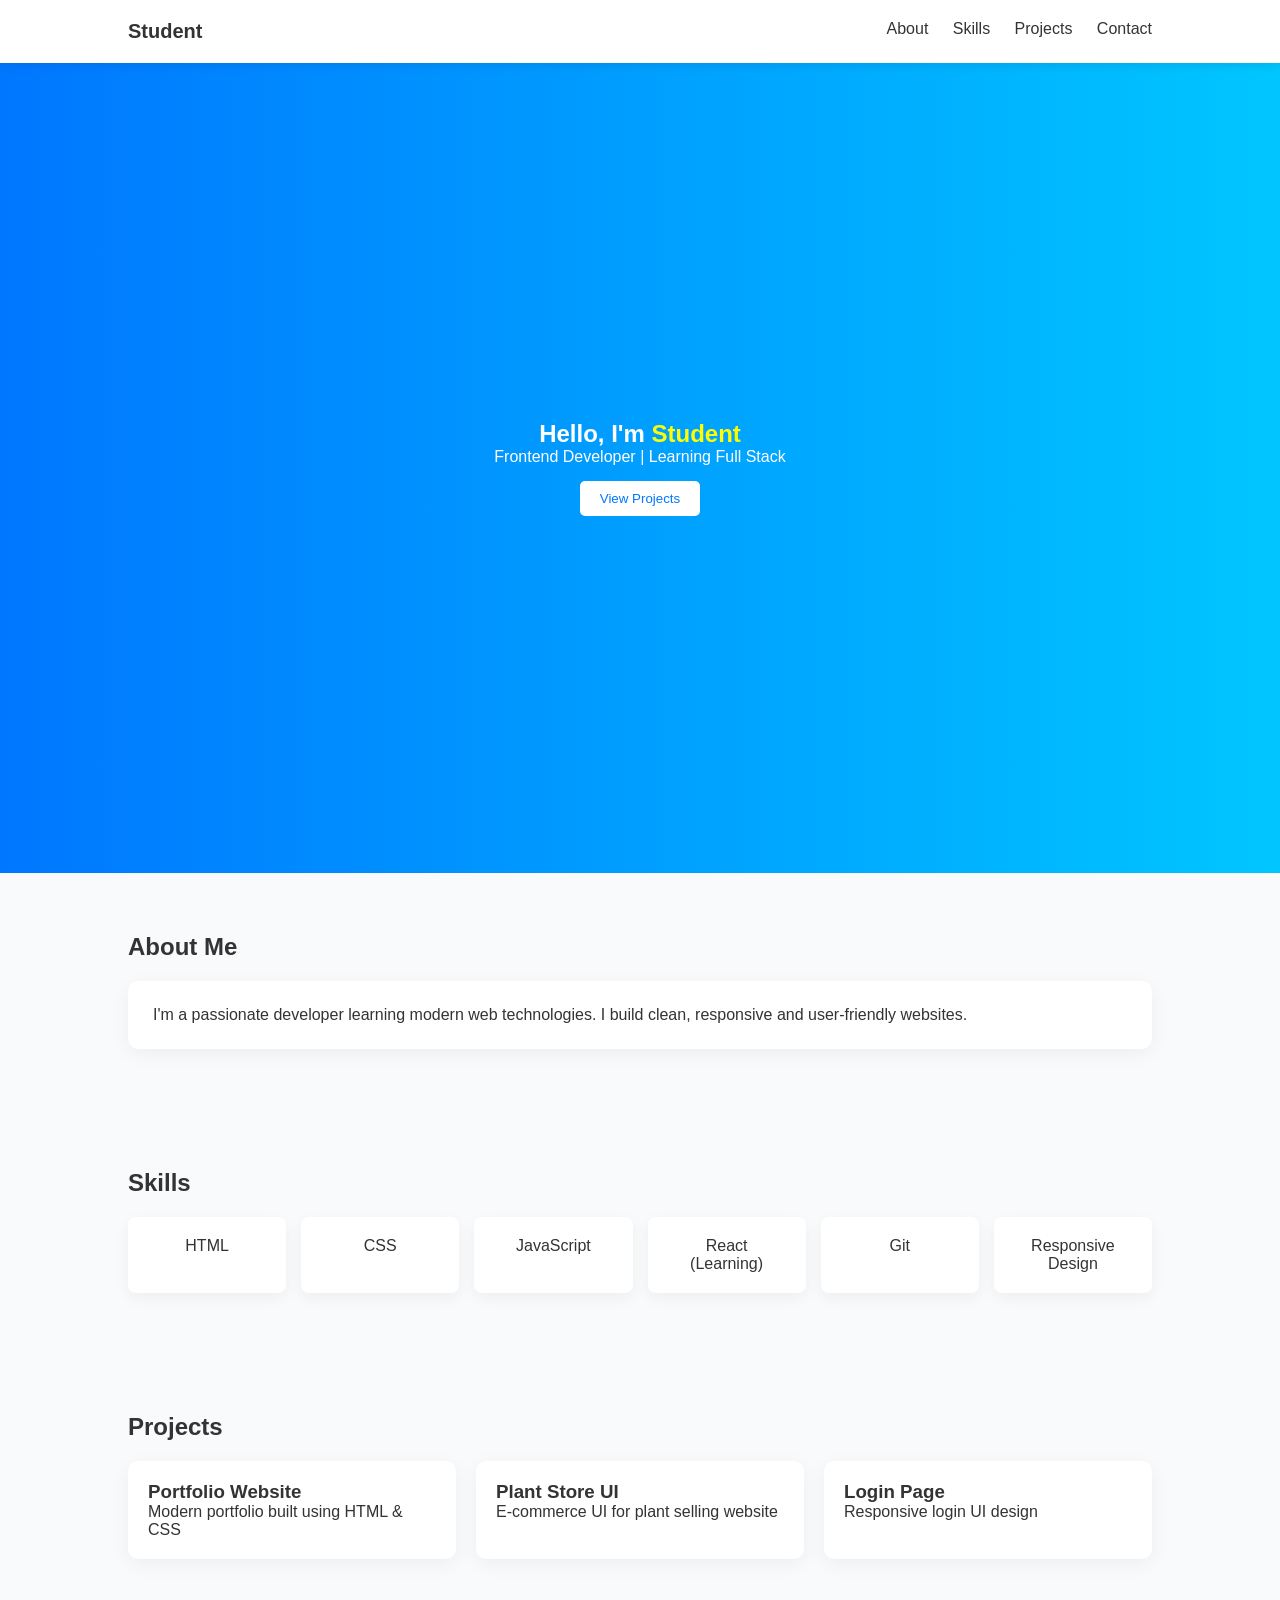
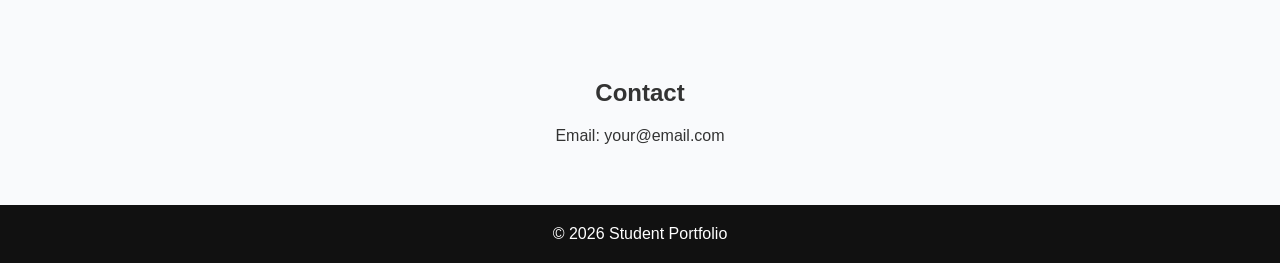
==== Portfolio/index.html @ 1f17e277 "Portfolio" ====
<!DOCTYPE html>
<html lang="en">
<head>
<meta charset="UTF-8">
<meta name="viewport" content="width=device-width, initial-scale=1.0">
<title>My Portfolio</title>
<link rel="stylesheet" href="style.css">
</head>
<body>

<!-- Navbar -->
<header>
    <div class="logo">Student</div>
    <nav>
        <a href="#about">About</a>
        <a href="#skills">Skills</a>
        <a href="#projects">Projects</a>
        <a href="#contact">Contact</a>
    </nav>
</header>

<!-- Hero -->
<section class="hero">
    <div class="hero-content">
        <h1>Hello, I'm <span>Student</span></h1>
        <p>Frontend Developer | Learning Full Stack</p>
        <button>View Projects</button>
    </div>
</section>

<!-- About -->
<section id="about" class="about">
    <h2>About Me</h2>
    <div class="about-card">
        <p>
            I'm a passionate developer learning modern web technologies.
            I build clean, responsive and user-friendly websites.
        </p>
    </div>
</section>

<!-- Skills -->
<section id="skills" class="skills">
    <h2>Skills</h2>
    <div class="skills-grid">
        <div class="skill">HTML</div>
        <div class="skill">CSS</div>
        <div class="skill">JavaScript</div>
        <div class="skill">React (Learning)</div>
        <div class="skill">Git</div>
        <div class="skill">Responsive Design</div>
    </div>
</section>

<!-- Projects -->
<section id="projects" class="projects">
    <h2>Projects</h2>
    <div class="project-grid">

        <div class="project-card">
            <h3>Portfolio Website</h3>
            <p>Modern portfolio built using HTML & CSS</p>
        </div>

        <div class="project-card">
            <h3>Plant Store UI</h3>
            <p>E-commerce UI for plant selling website</p>
        </div>

        <div class="project-card">
            <h3>Login Page</h3>
            <p>Responsive login UI design</p>
        </div>

    </div>
</section>

<!-- Contact -->
<section id="contact" class="contact">
    <h2>Contact</h2>
    <p>Email: your@email.com</p>
</section>

<!-- Footer -->
<footer>
    <p>© 2026 Student Portfolio</p>
</footer>

</body>
</html>
---- Portfolio/style.css ----
* {
    margin: 0;
    padding: 0;
    box-sizing: border-box;
    font-family: Arial, sans-serif;
}

body {
    background: #f9fafc;
    color: #333;
}

/* Navbar */
header {
    display: flex;
    justify-content: space-between;
    padding: 20px 10%;
    background: white;
    box-shadow: 0 2px 10px rgba(0,0,0,0.1);
    position: sticky;
    top: 0;
}

.logo {
    font-weight: bold;
    font-size: 20px;
}

nav a {
    margin-left: 20px;
    text-decoration: none;
    color: #333;
    transition: .3s;
}

nav a:hover {
    color: #0077ff;
}

/* Hero */
.hero {
    height: 90vh;
    display: flex;
    align-items: center;
    justify-content: center;
    background: linear-gradient(to right, #0077ff, #00c6ff);
    color: white;
    text-align: center;
}

.hero span {
    color: yellow;
}

.hero button {
    margin-top: 15px;
    padding: 10px 20px;
    border: none;
    background: white;
    color: #0077ff;
    cursor: pointer;
    border-radius: 5px;
}

/* Sections */
section {
    padding: 60px 10%;
}

h2 {
    margin-bottom: 20px;
}

/* About */
.about-card {
    background: white;
    padding: 25px;
    border-radius: 10px;
    box-shadow: 0 5px 20px rgba(0,0,0,0.05);
}

/* Skills */
.skills-grid {
    display: grid;
    grid-template-columns: repeat(auto-fit, minmax(150px,1fr));
    gap: 15px;
}

.skill {
    background: white;
    padding: 20px;
    text-align: center;
    border-radius: 8px;
    box-shadow: 0 5px 15px rgba(0,0,0,0.05);
}

/* Projects */
.project-grid {
    display: grid;
    grid-template-columns: repeat(auto-fit, minmax(250px,1fr));
    gap: 20px;
}

.project-card {
    background: white;
    padding: 20px;
    border-radius: 10px;
    box-shadow: 0 5px 20px rgba(0,0,0,0.05);
}

.project-card:hover {
    transform: translateY(-5px);
}

/* Contact */
.contact {
    text-align: center;
}

/* Footer */
footer {
    background: #111;
    color: white;
    text-align: center;
    padding: 20px;
}
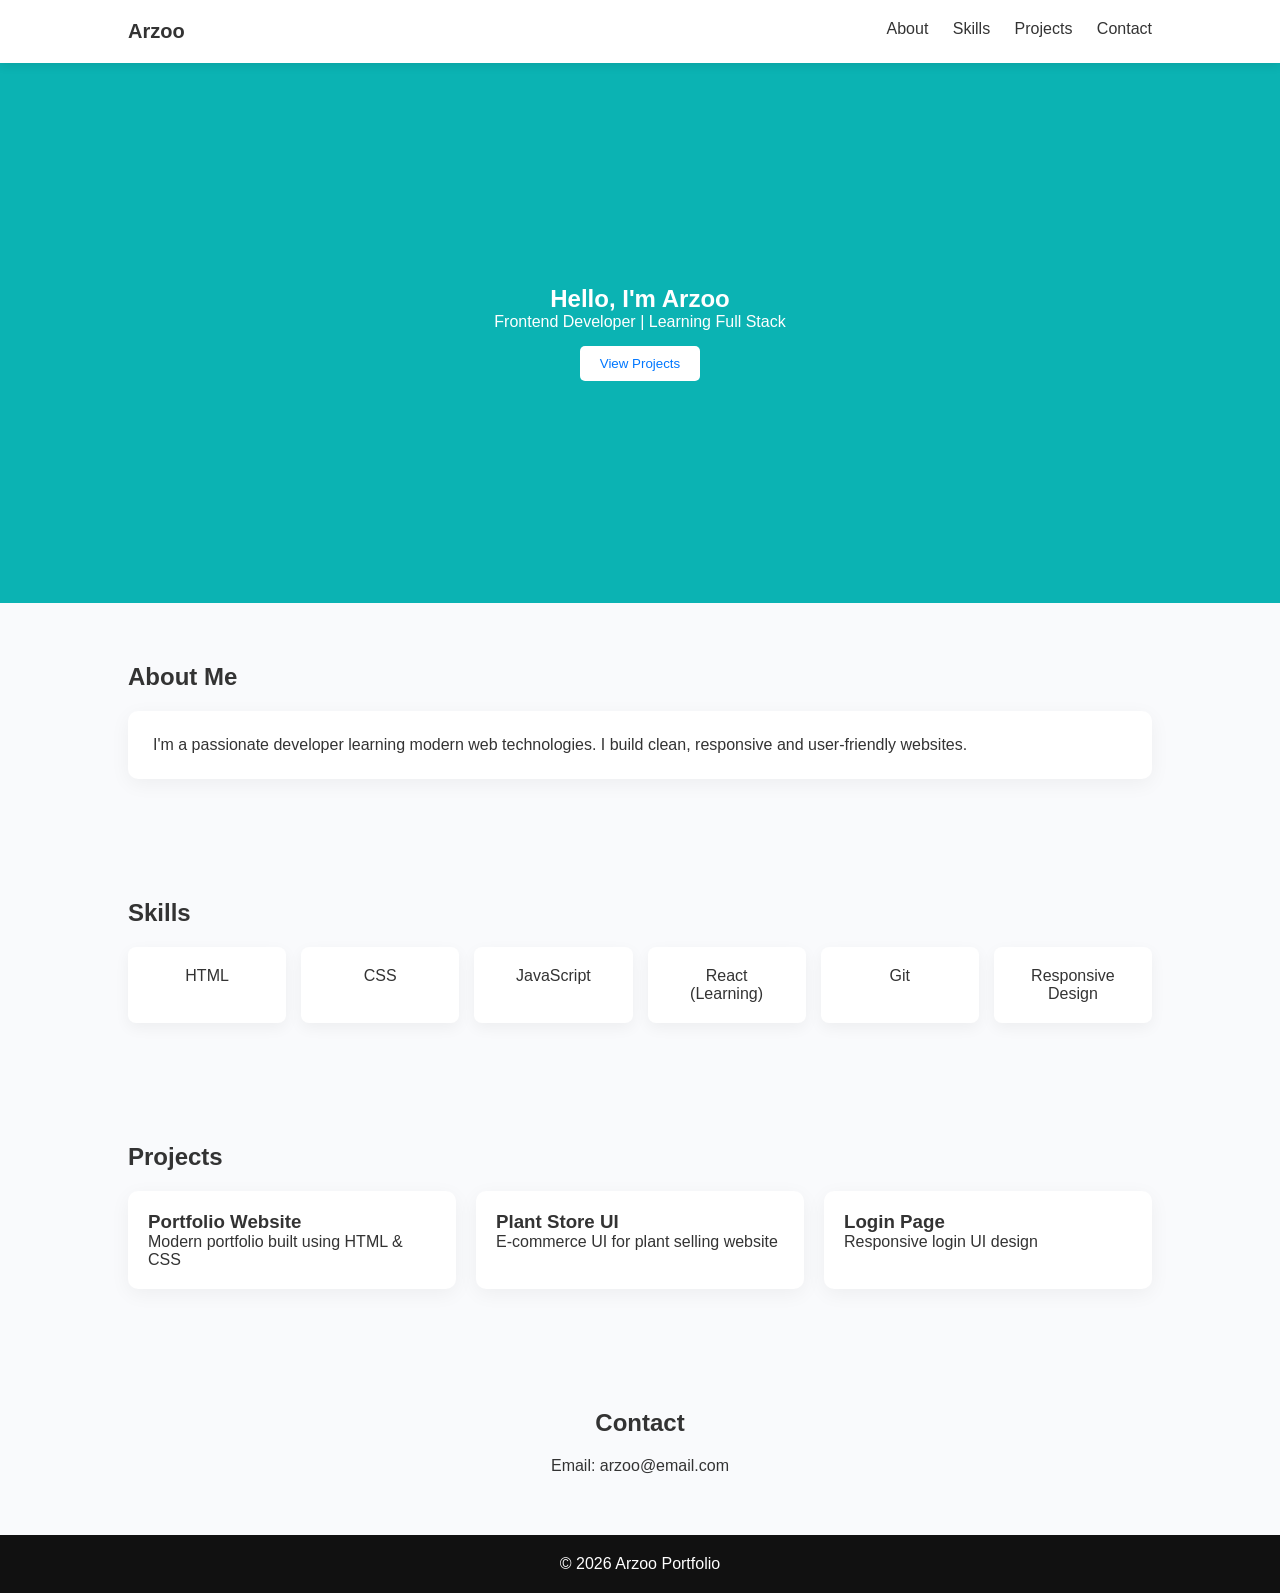
==== commit db08f185: "Changes Made" ====
--- a/Portfolio/index.html
+++ b/Portfolio/index.html
@@ -8,9 +8,9 @@
 </head>
 <body>
 
-<!-- Navbar -->
+
 <header>
-    <div class="logo">Student</div>
+    <div class="logo">Arzoo</div>
     <nav>
         <a href="#about">About</a>
         <a href="#skills">Skills</a>
@@ -19,16 +19,15 @@
     </nav>
 </header>
 
-<!-- Hero -->
 <section class="hero">
     <div class="hero-content">
-        <h1>Hello, I'm <span>Student</span></h1>
+        <h1>Hello, I'm Arzoo</h1>
         <p>Frontend Developer | Learning Full Stack</p>
         <button>View Projects</button>
     </div>
 </section>
 
-<!-- About -->
+
 <section id="about" class="about">
     <h2>About Me</h2>
     <div class="about-card">
@@ -39,7 +38,7 @@
     </div>
 </section>
 
-<!-- Skills -->
+
 <section id="skills" class="skills">
     <h2>Skills</h2>
     <div class="skills-grid">
@@ -52,7 +51,7 @@
     </div>
 </section>
 
-<!-- Projects -->
+
 <section id="projects" class="projects">
     <h2>Projects</h2>
     <div class="project-grid">
@@ -75,15 +74,15 @@
     </div>
 </section>
 
-<!-- Contact -->
+
 <section id="contact" class="contact">
     <h2>Contact</h2>
-    <p>Email: your@email.com</p>
+    <p>Email: arzoo@email.com</p>
 </section>
 
-<!-- Footer -->
+
 <footer>
-    <p>© 2026 Student Portfolio</p>
+    <p>© 2026 Arzoo Portfolio</p>
 </footer>
 
 </body>
--- a/Portfolio/style.css
+++ b/Portfolio/style.css
@@ -10,7 +10,7 @@
     color: #333;
 }
 
-/* Navbar */
+
 header {
     display: flex;
     justify-content: space-between;
@@ -30,28 +30,23 @@
     margin-left: 20px;
     text-decoration: none;
     color: #333;
-    transition: .3s;
+   
 }
 
 nav a:hover {
     color: #0077ff;
 }
 
-/* Hero */
+
 .hero {
-    height: 90vh;
+    height: 60vh;
     display: flex;
     align-items: center;
     justify-content: center;
-    background: linear-gradient(to right, #0077ff, #00c6ff);
+  background-color: rgb(11, 179, 179);
     color: white;
     text-align: center;
 }
-
-.hero span {
-    color: yellow;
-}
-
 .hero button {
     margin-top: 15px;
     padding: 10px 20px;
@@ -62,7 +57,7 @@
     border-radius: 5px;
 }
 
-/* Sections */
+
 section {
     padding: 60px 10%;
 }
@@ -71,7 +66,7 @@
     margin-bottom: 20px;
 }
 
-/* About */
+
 .about-card {
     background: white;
     padding: 25px;
@@ -79,7 +74,6 @@
     box-shadow: 0 5px 20px rgba(0,0,0,0.05);
 }
 
-/* Skills */
 .skills-grid {
     display: grid;
     grid-template-columns: repeat(auto-fit, minmax(150px,1fr));
@@ -94,7 +88,7 @@
     box-shadow: 0 5px 15px rgba(0,0,0,0.05);
 }
 
-/* Projects */
+
 .project-grid {
     display: grid;
     grid-template-columns: repeat(auto-fit, minmax(250px,1fr));
@@ -108,16 +102,14 @@
     box-shadow: 0 5px 20px rgba(0,0,0,0.05);
 }
 
-.project-card:hover {
-    transform: translateY(-5px);
-}
 
-/* Contact */
+
+
 .contact {
     text-align: center;
 }
 
-/* Footer */
+
 footer {
     background: #111;
     color: white;
